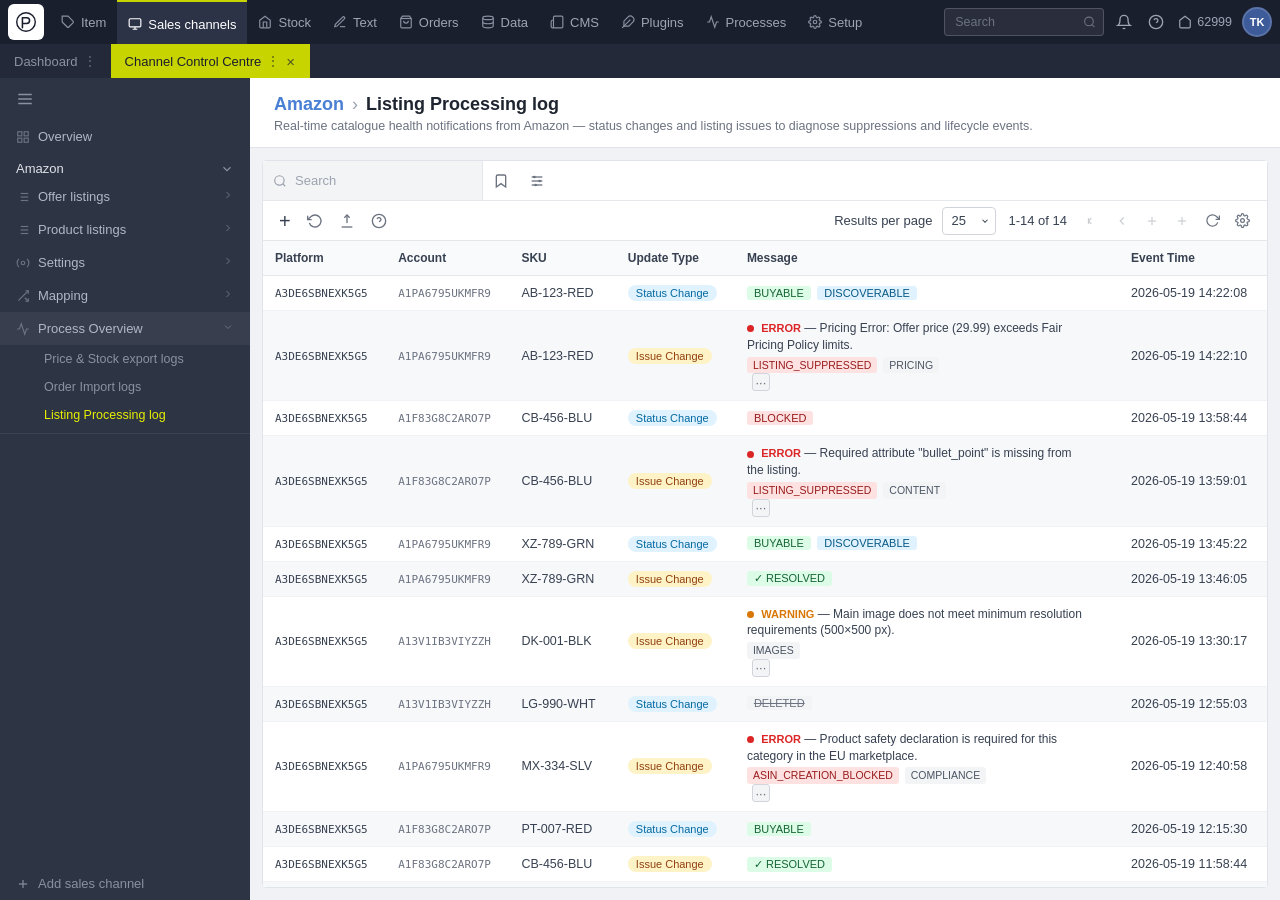
==== listing-processing-log-v1.html @ a7ecfc6c "Add files via upload" ====
<!DOCTYPE html>
<html lang="en">
<head>
<meta charset="UTF-8">
<meta name="viewport" content="width=device-width, initial-scale=1.0">
<title>Listing Processing Log – PlentyOne</title>
<style>
  *, *::before, *::after { box-sizing: border-box; margin: 0; padding: 0; }

  body {
    font-family: -apple-system, BlinkMacSystemFont, 'Segoe UI', Roboto, sans-serif;
    font-size: 13px;
    color: #333;
    background: #f0f0f0;
    height: 100vh;
    display: flex;
    flex-direction: column;
    overflow: hidden;
  }

  /* ── TOP NAV ── */
  .top-nav {
    background: #1a1f2e;
    height: 44px;
    display: flex;
    align-items: center;
    padding: 0 0 0 4px;
    gap: 0;
    flex-shrink: 0;
  }
  .top-nav .logo {
    width: 36px; height: 36px;
    background: #fff;
    border-radius: 6px;
    display: flex; align-items: center; justify-content: center;
    margin: 0 6px 0 4px;
    flex-shrink: 0;
    color: #1a1f2e;
  }
  .top-nav .logo svg { width: 20px; height: 20px; }

  .nav-item {
    color: #9da5b4;
    padding: 0 11px;
    height: 44px;
    display: flex; align-items: center; gap: 6px;
    font-size: 13px;
    cursor: pointer;
    white-space: nowrap;
    transition: color .12s;
    position: relative;
  }
  .nav-item:hover { color: #fff; }
  .nav-item svg { width: 14px; height: 14px; flex-shrink: 0; opacity: .85; }

  .nav-item.active {
    background: #2d3347;
    color: #fff;
    border-top: 2px solid #c8d400;
    padding-top: 2px;
  }
  .nav-item.active svg { opacity: 1; color: #fff; }
  .nav-item.active:hover { background: #323849; color: #fff; }

  .nav-spacer { flex: 1; }

  .nav-right {
    display: flex; align-items: center; gap: 0;
    padding-right: 8px;
  }

  .nav-search-wrap {
    position: relative;
    margin-right: 4px;
  }
  .nav-search {
    background: rgba(255,255,255,.07);
    border: 1px solid rgba(255,255,255,.18);
    border-radius: 4px;
    color: #c5cad4;
    padding: 0 30px 0 10px;
    height: 28px; width: 160px; font-size: 12.5px;
    font-family: inherit;
    outline: none;
  }
  .nav-search::placeholder { color: #6b7280; }
  .nav-search-wrap .search-icon {
    position: absolute; right: 8px; top: 50%; transform: translateY(-50%);
    color: #6b7280; width: 13px; height: 13px; pointer-events: none;
  }

  .nav-icon-btn {
    width: 32px; height: 32px;
    border-radius: 4px; background: transparent; border: none; cursor: pointer;
    display: flex; align-items: center; justify-content: center;
    color: #9da5b4;
  }
  .nav-icon-btn:hover { color: #fff; background: rgba(255,255,255,.07); }
  .nav-icon-btn svg { width: 16px; height: 16px; }

  .nav-store {
    display: flex; align-items: center; gap: 5px;
    color: #9da5b4; font-size: 12.5px; padding: 0 6px;
    cursor: pointer; white-space: nowrap;
  }
  .nav-store svg { width: 14px; height: 14px; }
  .nav-store:hover { color: #fff; }

  .nav-avatar {
    width: 30px; height: 30px; border-radius: 50%;
    background: #3d5a99;
    display: flex; align-items: center; justify-content: center;
    color: #fff; font-size: 11px; font-weight: 600;
    cursor: pointer; margin-left: 4px;
    border: 2px solid rgba(255,255,255,.15);
  }

  /* ── TAB BAR ── */
  .tab-bar {
    background: #232938;
    height: 34px;
    display: flex;
    align-items: stretch;
    flex-shrink: 0;
  }

  .tab {
    display: flex; align-items: center; gap: 5px;
    padding: 0 14px;
    color: #8a91a0;
    font-size: 13px;
    cursor: pointer;
    white-space: nowrap;
    user-select: none;
  }
  .tab:hover { color: #c5cad4; }

  .tab.active {
    background: #c8d400;
    color: #1a1f2e;
    font-weight: 500;
  }
  .tab.active:hover { color: #1a1f2e; }

  .tab-dots { font-size: 14px; opacity: .6; line-height: 1; letter-spacing: 0; }
  .tab-close { font-size: 15px; line-height: 1; opacity: .7; cursor: pointer; padding: 0 1px; }
  .tab-close:hover { opacity: 1; }

  /* ── MAIN LAYOUT ── */
  .main-layout {
    display: flex;
    flex: 1;
    overflow: hidden;
  }

  /* ── SIDEBAR ── */
  .sidebar {
    width: 250px;
    background: #2d3444;
    flex-shrink: 0;
    overflow-y: auto;
    display: flex;
    flex-direction: column;
  }
  .sidebar-hamburger {
    padding: 12px 16px;
    color: #8a91a0;
    cursor: pointer;
    display: flex; align-items: center;
  }
  .sidebar-hamburger:hover { color: #fff; }

  .sidebar-section-label {
    color: #8a91a0;
    font-size: 12px;
    font-weight: 600;
    padding: 8px 16px 4px;
    display: flex; align-items: center; justify-content: space-between;
    cursor: pointer;
  }
  .sidebar-section-label .channel-name {
    color: #e0e3ea;
    font-size: 13px;
    font-weight: 500;
  }
  .sidebar-section-label svg { color:#8a91a0; }

  .sidebar-item {
    display: flex; align-items: center; justify-content: space-between;
    padding: 9px 16px;
    color: #b0b7c6;
    font-size: 13px;
    cursor: pointer;
    gap: 8px;
    transition: background .12s;
  }
  .sidebar-item:hover { background: rgba(255,255,255,.06); color: #fff; }
  .sidebar-item.active { background: #e9f000; color: #1e2430; font-weight: 500; }
  .sidebar-item.active svg { color: #1e2430 !important; }
  .sidebar-item svg { width:14px; height:14px; color:#6b7280; flex-shrink:0; }
  .sidebar-item .item-left { display:flex; align-items:center; gap:8px; }
  .sidebar-item .item-right svg { width:12px; height:12px; color:#6b7280; }

  .sidebar-submenu .sidebar-subitem {
    padding: 7px 16px 7px 44px;
    color: #8a91a0;
    font-size: 12.5px;
    cursor: pointer;
    transition: background .12s;
    display: flex; align-items: center; justify-content: space-between;
  }
  .sidebar-submenu .sidebar-subitem:hover { background: rgba(255,255,255,.06); color:#d0d5df; }
  .sidebar-submenu .sidebar-subitem.active { color: #e9f000; font-weight:500; }

  .sidebar-divider { height:1px; background:rgba(255,255,255,.07); margin: 4px 0; }

  .sidebar-add {
    display: flex; align-items: center; gap: 8px;
    padding: 9px 16px;
    color: #8a91a0;
    font-size: 13px;
    cursor: pointer;
    margin-top: auto;
  }
  .sidebar-add:hover { color: #d0d5df; }

  /* ── CONTENT ── */
  .content {
    flex: 1;
    background: #f0f2f5;
    overflow: auto;
    display: flex;
    flex-direction: column;
  }

  .page-header {
    background: #fff;
    padding: 16px 24px 14px;
    border-bottom: 1px solid #e0e3ea;
  }
  .page-breadcrumb {
    display: flex; align-items: center; gap: 8px;
    font-size: 18px; font-weight: 600; color: #1e2430;
    margin-bottom: 4px;
  }
  .page-breadcrumb .channel { color: #4a7fd4; cursor: pointer; }
  .page-breadcrumb .channel:hover { text-decoration: underline; }
  .page-breadcrumb .sep { color: #9ca3af; font-weight: 300; }
  .page-subtitle { color: #6b7280; font-size: 12.5px; }

  /* ── TABLE PANEL ── */
  .table-panel {
    background: #fff;
    margin: 12px;
    border: 1px solid #e0e3ea;
    border-radius: 4px;
    flex: 1;
    display: flex;
    flex-direction: column;
    min-height: 0;
  }

  /* ── TOOLBAR ROW 1: Search ── */
  .toolbar-search {
    padding: 0;
    display: flex;
    align-items: stretch;
    border-bottom: 1px solid #e5e7eb;
    background: #fff;
    height: 40px;
  }
  .search-wrap {
    position: relative;
    width: 220px;
    border-right: 1px solid #e5e7eb;
    flex-shrink: 0;
  }
  .search-wrap input {
    width: 100%; height: 100%;
    padding: 0 10px 0 32px;
    border: none; outline: none;
    background: #f3f4f6;
    font-size: 13px; color: #6b7280;
    font-family: inherit;
  }
  .search-wrap input::placeholder { color: #9ca3af; }
  .search-wrap svg {
    position: absolute; left: 10px; top: 50%; transform: translateY(-50%);
    width: 14px; height: 14px; color: #9ca3af; pointer-events: none;
  }
  .toolbar-icon {
    width: 36px;
    display: flex; align-items: center; justify-content: center;
    cursor: pointer; background: #fff; color: #6b7280;
    border: none; flex-shrink: 0;
  }
  .toolbar-icon:hover { color: #374151; background: #f9fafb; }
  .toolbar-icon svg { width: 16px; height: 16px; }

  /* ── TOOLBAR ROW 2: Actions + Pagination ── */
  .toolbar-actions {
    padding: 0 12px;
    display: flex; align-items: center; gap: 4px;
    border-bottom: 1px solid #e5e7eb;
    background: #fff;
    height: 40px;
  }
  .action-plus {
    font-size: 20px; font-weight: 300; line-height: 1;
    color: #374151; cursor: pointer; padding: 0 4px;
    display: flex; align-items: center; justify-content: center;
    background: none; border: none; height: 28px;
    margin-right: 2px;
  }
  .action-plus:hover { color: #111; }
  .action-btn {
    width: 28px; height: 28px;
    border: none; background: none;
    display: flex; align-items: center; justify-content: center;
    cursor: pointer; color: #6b7280;
    border-radius: 3px;
  }
  .action-btn:hover { background: #f3f4f6; color: #374151; }
  .action-btn svg { width: 16px; height: 16px; }

  .toolbar-spacer { flex: 1; }

  .pagination-info { color: #374151; font-size: 13px; white-space: nowrap; margin-right: 6px; }
  .per-page-select {
    border: 1px solid #d1d5db; border-radius: 4px;
    padding: 3px 22px 3px 8px;
    font-size: 13px; color: #374151;
    font-family: inherit;
    background: #fff url("data:image/svg+xml,%3Csvg xmlns='http://www.w3.org/2000/svg' width='10' height='10' viewBox='0 0 24 24' fill='none' stroke='%23374151' stroke-width='2.5'%3E%3Cpath d='M6 9l6 6 6-6'/%3E%3C/svg%3E") no-repeat right 5px center;
    -webkit-appearance: none; outline: none; cursor: pointer;
    height: 28px;
  }
  .pagination-count { color: #374151; font-size: 13px; margin: 0 8px; white-space: nowrap; }
  .page-nav-btn {
    width: 26px; height: 26px;
    border: none; background: none;
    display: flex; align-items: center; justify-content: center;
    cursor: pointer; color: #6b7280; border-radius: 3px;
  }
  .page-nav-btn:hover { background: #f3f4f6; color: #374151; }
  .page-nav-btn.disabled { opacity: .35; cursor: default; pointer-events: none; }
  .page-nav-btn svg { width: 14px; height: 14px; }
  .page-nav-btn.nav-refresh svg, .page-nav-btn.nav-settings svg { width: 15px; height: 15px; }

  /* ── TABLE ── */
  .table-wrap { overflow-x: auto; flex: 1; }
  table { width: 100%; border-collapse: collapse; font-size: 12.5px; }
  thead tr { background: #f9fafb; }
  thead th {
    padding: 10px 12px;
    text-align: left;
    font-weight: 600;
    color: #374151;
    border-bottom: 1px solid #e5e7eb;
    white-space: nowrap;
    font-size: 12px;
    position: sticky; top: 0; z-index: 1;
    background: #f9fafb;
  }
  tbody tr { border-bottom: 1px solid #f0f2f5; }
  tbody tr:nth-child(odd)  { background: #ffffff; }
  tbody tr:nth-child(even) { background: #f7f8fa; }
  tbody tr:hover { background: #eff6ff !important; cursor: pointer; }
  tbody td { padding: 9px 12px; color: #374151; white-space: nowrap; vertical-align: middle; }

  /* Update type badges */
  .badge-status-change {
    display: inline-flex; align-items: center; gap: 4px;
    padding: 2px 8px; border-radius: 10px;
    font-size: 11px; font-weight: 500;
    background: #e0f2fe; color: #0369a1;
    white-space: nowrap;
  }
  .badge-issue-change {
    display: inline-flex; align-items: center; gap: 4px;
    padding: 2px 8px; border-radius: 10px;
    font-size: 11px; font-weight: 500;
    background: #fef3c7; color: #92400e;
    white-space: nowrap;
  }

  /* Status pills inside message column */
  .status-pill {
    display: inline-flex; align-items: center;
    padding: 1px 7px; border-radius: 3px;
    font-size: 11px; font-weight: 500;
    margin-right: 3px; margin-bottom: 1px;
  }
  .status-buyable     { background: #dcfce7; color: #166534; }
  .status-discoverable{ background: #e0f2fe; color: #075985; }
  .status-blocked     { background: #fee2e2; color: #991b1b; }
  .status-deleted     { background: #f3f4f6; color: #6b7280; text-decoration: line-through; }

  /* Issue severity */
  .severity-error   { color: #dc2626; font-size: 11px; font-weight: 600; }
  .severity-warning { color: #d97706; font-size: 11px; font-weight: 600; }

  .error-dot {
    display: inline-block;
    width: 7px; height: 7px;
    border-radius: 50%;
    background: #dc2626;
    flex-shrink: 0;
  }

  .resolved-badge {
    display: inline-flex; align-items: center; gap: 4px;
    padding: 1px 7px; border-radius: 3px;
    font-size: 11px; font-weight: 500;
    background: #dcfce7; color: #166534;
  }

  .issue-message {
    max-width: 340px;
    white-space: normal;
    line-height: 1.4;
    font-size: 12px;
    color: #374151;
  }
  .issue-meta {
    display: flex; align-items: center; gap: 6px;
    margin-top: 3px;
  }
  .enforcement-badge {
    background: #fee2e2; color: #991b1b;
    padding: 1px 6px; border-radius: 3px;
    font-size: 10.5px; font-weight: 500;
  }
  .category-badge {
    background: #f3f4f6; color: #4b5563;
    padding: 1px 6px; border-radius: 3px;
    font-size: 10.5px;
  }

  .tx-id { font-family: 'SF Mono', 'Fira Mono', monospace; font-size: 11px; color:#6b7280; }
  .merchant-id { font-family: 'SF Mono', 'Fira Mono', monospace; font-size: 11px; color:#374151; }

  /* Detail popup */
  .detail-popup {
    display: none;
    position: fixed;
    z-index: 9999;
    background: #fff;
    border: 1px solid #e5e7eb;
    border-radius: 6px;
    box-shadow: 0 8px 24px rgba(0,0,0,.14), 0 2px 6px rgba(0,0,0,.08);
    width: 460px;
    font-size: 12px;
    overflow: hidden;
  }
  .detail-popup.visible { display: block; }
  .detail-popup-header {
    background: #f9fafb;
    border-bottom: 1px solid #e5e7eb;
    padding: 9px 12px;
    display: flex; align-items: center; justify-content: space-between;
  }
  .popup-title {
    font-size: 12px; font-weight: 600; color: #374151;
    display: flex; align-items: center; gap: 6px;
  }
  .popup-title svg { width:13px; height:13px; color:#6b7280; }
  .detail-popup-close {
    font-size: 17px; color: #9ca3af; cursor: pointer; line-height: 1;
    padding: 0 2px; background: none; border: none;
  }
  .detail-popup-close:hover { color: #374151; }
  .detail-popup-body { padding: 10px 12px; max-height: 420px; overflow-y: auto; }
  .detail-popup-body pre {
    margin: 0;
    font-family: 'SF Mono', 'Fira Mono', monospace;
    font-size: 11.5px;
    color: #374151;
    line-height: 1.65;
    white-space: pre;
    background: #f9fafb;
    border: 1px solid #e5e7eb;
    border-radius: 4px;
    padding: 8px 10px;
    overflow-x: auto;
  }
  .k { color: #7c3aed; }
  .n { color: #2563eb; }
  .s { color: #059669; }

  .detail-expand-btn {
    display: inline-flex; align-items: center; justify-content: center;
    width: 18px; height: 18px; border-radius: 3px;
    background: #f3f4f6; border: 1px solid #d1d5db;
    cursor: pointer; color: #6b7280; font-size: 13px; line-height: 1;
    flex-shrink: 0; transition: background .12s;
    font-family: inherit; padding: 0; margin-left: 5px;
    vertical-align: middle;
  }
  .detail-expand-btn:hover { background: #e5e7eb; color: #374151; }
</style>
</head>
<body>

<!-- TOP NAV -->
<nav class="top-nav">
  <div class="logo">
    <svg viewBox="0 0 28 28" fill="none" xmlns="http://www.w3.org/2000/svg" width="22" height="22">
      <circle cx="14" cy="14" r="13" stroke="#1a1f2e" stroke-width="2" fill="none"/>
      <path d="M9 8h6a4 4 0 010 8H9V8zm0 8v6" stroke="#1a1f2e" stroke-width="2.2" stroke-linecap="round" stroke-linejoin="round"/>
    </svg>
  </div>
  <div class="nav-item">
    <svg viewBox="0 0 24 24" fill="none" stroke="currentColor" stroke-width="2"><path d="M20.59 13.41l-7.17 7.17a2 2 0 01-2.83 0L2 12V2h10l8.59 8.59a2 2 0 010 2.82z"/><line x1="7" y1="7" x2="7.01" y2="7"/></svg>
    Item
  </div>
  <div class="nav-item active">
    <svg viewBox="0 0 24 24" fill="none" stroke="currentColor" stroke-width="2"><rect x="2" y="3" width="20" height="14" rx="2"/><path d="M8 21h8M12 17v4"/></svg>
    Sales channels
  </div>
  <div class="nav-item">
    <svg viewBox="0 0 24 24" fill="none" stroke="currentColor" stroke-width="2"><path d="M3 9l9-7 9 7v11a2 2 0 01-2 2H5a2 2 0 01-2-2z"/><polyline points="9 22 9 12 15 12 15 22"/></svg>
    Stock
  </div>
  <div class="nav-item">
    <svg viewBox="0 0 24 24" fill="none" stroke="currentColor" stroke-width="2"><path d="M12 20h9"/><path d="M16.5 3.5a2.121 2.121 0 013 3L7 19l-4 1 1-4L16.5 3.5z"/></svg>
    Text
  </div>
  <div class="nav-item">
    <svg viewBox="0 0 24 24" fill="none" stroke="currentColor" stroke-width="2"><path d="M6 2L3 6v14a2 2 0 002 2h14a2 2 0 002-2V6l-3-4z"/><line x1="3" y1="6" x2="21" y2="6"/><path d="M16 10a4 4 0 01-8 0"/></svg>
    Orders
  </div>
  <div class="nav-item">
    <svg viewBox="0 0 24 24" fill="none" stroke="currentColor" stroke-width="2"><ellipse cx="12" cy="5" rx="9" ry="3"/><path d="M21 12c0 1.66-4 3-9 3s-9-1.34-9-3"/><path d="M3 5v14c0 1.66 4 3 9 3s9-1.34 9-3V5"/></svg>
    Data
  </div>
  <div class="nav-item">
    <svg viewBox="0 0 24 24" fill="none" stroke="currentColor" stroke-width="2"><path d="M4 22h16a2 2 0 002-2V4a2 2 0 00-2-2H8a2 2 0 00-2 2v16a2 2 0 01-2 2zm0 0a2 2 0 01-2-2v-9c0-1.1.9-2 2-2h2"/></svg>
    CMS
  </div>
  <div class="nav-item">
    <svg viewBox="0 0 24 24" fill="none" stroke="currentColor" stroke-width="2"><path d="M20.24 12.24a6 6 0 00-8.49-8.49L5 10.5V19h8.5z"/><line x1="16" y1="8" x2="2" y2="22"/></svg>
    Plugins
  </div>
  <div class="nav-item">
    <svg viewBox="0 0 24 24" fill="none" stroke="currentColor" stroke-width="2"><polyline points="22 12 18 12 15 21 9 3 6 12 2 12"/></svg>
    Processes
  </div>
  <div class="nav-item">
    <svg viewBox="0 0 24 24" fill="none" stroke="currentColor" stroke-width="2"><circle cx="12" cy="12" r="3"/><path d="M19.4 15a1.65 1.65 0 00.33 1.82l.06.06a2 2 0 010 2.83 2 2 0 01-2.83 0l-.06-.06a1.65 1.65 0 00-1.82-.33 1.65 1.65 0 00-1 1.51V21a2 2 0 01-4 0v-.09A1.65 1.65 0 009 19.4a1.65 1.65 0 00-1.82.33l-.06.06a2 2 0 01-2.83-2.83l.06-.06A1.65 1.65 0 004.68 15a1.65 1.65 0 00-1.51-1H3a2 2 0 010-4h.09A1.65 1.65 0 004.6 9a1.65 1.65 0 00-.33-1.82l-.06-.06a2 2 0 012.83-2.83l.06.06A1.65 1.65 0 009 4.68a1.65 1.65 0 001-1.51V3a2 2 0 014 0v.09a1.65 1.65 0 001 1.51 1.65 1.65 0 001.82-.33l.06-.06a2 2 0 012.83 2.83l-.06.06A1.65 1.65 0 0019.4 9a1.65 1.65 0 001.51 1H21a2 2 0 010 4h-.09a1.65 1.65 0 00-1.51 1z"/></svg>
    Setup
  </div>
  <div class="nav-spacer"></div>
  <div class="nav-right">
    <div class="nav-search-wrap">
      <input class="nav-search" type="text" placeholder="Search">
      <svg class="search-icon" viewBox="0 0 24 24" fill="none" stroke="currentColor" stroke-width="2"><circle cx="11" cy="11" r="8"/><line x1="21" y1="21" x2="16.65" y2="16.65"/></svg>
    </div>
    <button class="nav-icon-btn" title="Notifications">
      <svg viewBox="0 0 24 24" fill="none" stroke="currentColor" stroke-width="2"><path d="M18 8A6 6 0 006 8c0 7-3 9-3 9h18s-3-2-3-9"/><path d="M13.73 21a2 2 0 01-3.46 0"/></svg>
    </button>
    <button class="nav-icon-btn" title="Help">
      <svg viewBox="0 0 24 24" fill="none" stroke="currentColor" stroke-width="2"><circle cx="12" cy="12" r="10"/><path d="M9.09 9a3 3 0 015.83 1c0 2-3 3-3 3"/><line x1="12" y1="17" x2="12.01" y2="17"/></svg>
    </button>
    <div class="nav-store">
      <svg viewBox="0 0 24 24" fill="none" stroke="currentColor" stroke-width="2"><path d="M3 9l9-7 9 7v11a2 2 0 01-2 2H5a2 2 0 01-2-2z"/></svg>
      62999
    </div>
    <div class="nav-avatar">TK</div>
  </div>
</nav>

<!-- TAB BAR -->
<div class="tab-bar">
  <div class="tab">
    Dashboard
    <span class="tab-dots">⋮</span>
  </div>
  <div class="tab active">
    Channel Control Centre
    <span class="tab-dots">⋮</span>
    <span class="tab-close">×</span>
  </div>
</div>

<!-- MAIN -->
<div class="main-layout">

  <!-- SIDEBAR -->
  <aside class="sidebar">
    <div class="sidebar-hamburger">
      <svg width="18" height="18" viewBox="0 0 24 24" fill="none" stroke="currentColor" stroke-width="2"><line x1="3" y1="12" x2="21" y2="12"/><line x1="3" y1="6" x2="21" y2="6"/><line x1="3" y1="18" x2="21" y2="18"/></svg>
    </div>

    <div class="sidebar-item">
      <div class="item-left">
        <svg viewBox="0 0 24 24" fill="none" stroke="currentColor" stroke-width="2"><rect x="3" y="3" width="7" height="7"/><rect x="14" y="3" width="7" height="7"/><rect x="3" y="14" width="7" height="7"/><rect x="14" y="14" width="7" height="7"/></svg>
        Overview
      </div>
    </div>

    <div class="sidebar-section-label">
      <span class="channel-name">Amazon</span>
      <svg width="14" height="14" viewBox="0 0 24 24" fill="none" stroke="currentColor" stroke-width="2"><polyline points="6 9 12 15 18 9"/></svg>
    </div>

    <div class="sidebar-item" onclick="toggleMenu(this)">
      <div class="item-left">
        <svg viewBox="0 0 24 24" fill="none" stroke="currentColor" stroke-width="2"><line x1="8" y1="6" x2="21" y2="6"/><line x1="8" y1="12" x2="21" y2="12"/><line x1="8" y1="18" x2="21" y2="18"/><line x1="3" y1="6" x2="3.01" y2="6"/><line x1="3" y1="12" x2="3.01" y2="12"/><line x1="3" y1="18" x2="3.01" y2="18"/></svg>
        Offer listings
      </div>
      <div class="item-right"><svg viewBox="0 0 24 24" fill="none" stroke="currentColor" stroke-width="2"><polyline points="9 18 15 12 9 6"/></svg></div>
    </div>

    <div class="sidebar-item" onclick="toggleMenu(this)">
      <div class="item-left">
        <svg viewBox="0 0 24 24" fill="none" stroke="currentColor" stroke-width="2"><line x1="8" y1="6" x2="21" y2="6"/><line x1="8" y1="12" x2="21" y2="12"/><line x1="8" y1="18" x2="21" y2="18"/><line x1="3" y1="6" x2="3.01" y2="6"/><line x1="3" y1="12" x2="3.01" y2="12"/><line x1="3" y1="18" x2="3.01" y2="18"/></svg>
        Product listings
      </div>
      <div class="item-right"><svg viewBox="0 0 24 24" fill="none" stroke="currentColor" stroke-width="2"><polyline points="9 18 15 12 9 6"/></svg></div>
    </div>

    <div class="sidebar-item" onclick="toggleMenu(this)">
      <div class="item-left">
        <svg viewBox="0 0 24 24" fill="none" stroke="currentColor" stroke-width="2"><circle cx="12" cy="12" r="3"/><path d="M19.07 4.93a10 10 0 010 14.14M4.93 4.93a10 10 0 000 14.14"/></svg>
        Settings
      </div>
      <div class="item-right"><svg viewBox="0 0 24 24" fill="none" stroke="currentColor" stroke-width="2"><polyline points="9 18 15 12 9 6"/></svg></div>
    </div>

    <div class="sidebar-item" onclick="toggleMenu(this)">
      <div class="item-left">
        <svg viewBox="0 0 24 24" fill="none" stroke="currentColor" stroke-width="2"><polyline points="16 3 21 3 21 8"/><line x1="4" y1="20" x2="21" y2="3"/><polyline points="21 16 21 21 16 21"/><line x1="15" y1="15" x2="21" y2="21"/></svg>
        Mapping
      </div>
      <div class="item-right"><svg viewBox="0 0 24 24" fill="none" stroke="currentColor" stroke-width="2"><polyline points="9 18 15 12 9 6"/></svg></div>
    </div>

    <!-- Process Overview – expanded -->
    <div class="sidebar-item" id="process-overview-item" onclick="toggleProcessMenu()" style="background:rgba(255,255,255,.05);">
      <div class="item-left">
        <svg viewBox="0 0 24 24" fill="none" stroke="currentColor" stroke-width="2"><polyline points="22 12 18 12 15 21 9 3 6 12 2 12"/></svg>
        Process Overview
      </div>
      <div class="item-right" id="process-arrow">
        <svg viewBox="0 0 24 24" fill="none" stroke="currentColor" stroke-width="2"><polyline points="6 9 12 15 18 9"/></svg>
      </div>
    </div>
    <div class="sidebar-submenu" id="process-submenu">
      <div class="sidebar-subitem" onclick="navigate(this)">Price &amp; Stock export logs</div>
      <div class="sidebar-subitem" onclick="navigate(this)">Order Import logs</div>
      <div class="sidebar-subitem active" onclick="navigate(this)">Listing Processing log</div>
    </div>

    <div class="sidebar-divider"></div>

    <div class="sidebar-add">
      <svg width="14" height="14" viewBox="0 0 24 24" fill="none" stroke="currentColor" stroke-width="2"><line x1="12" y1="5" x2="12" y2="19"/><line x1="5" y1="12" x2="19" y2="12"/></svg>
      Add sales channel
    </div>
  </aside>

  <!-- CONTENT -->
  <main class="content">

    <div class="page-header">
      <div class="page-breadcrumb">
        <span class="channel">Amazon</span>
        <span class="sep">›</span>
        <span>Listing Processing log</span>
      </div>
      <div class="page-subtitle">Real-time catalogue health notifications from Amazon — status changes and listing issues to diagnose suppressions and lifecycle events.</div>
    </div>

    <div class="table-panel">

      <!-- Row 1: Search -->
      <div class="toolbar-search">
        <div class="search-wrap">
          <svg viewBox="0 0 24 24" fill="none" stroke="currentColor" stroke-width="2"><circle cx="11" cy="11" r="8"/><line x1="21" y1="21" x2="16.65" y2="16.65"/></svg>
          <input type="text" placeholder="Search">
        </div>
        <div class="toolbar-icon" title="Saved searches">
          <svg viewBox="0 0 24 24" fill="none" stroke="currentColor" stroke-width="2"><path d="M19 21l-7-5-7 5V5a2 2 0 012-2h10a2 2 0 012 2z"/></svg>
        </div>
        <div class="toolbar-icon" title="Filters">
          <svg viewBox="0 0 24 24" fill="none" stroke="currentColor" stroke-width="2"><line x1="4" y1="6" x2="20" y2="6"/><circle cx="8" cy="6" r="2" fill="currentColor" stroke="none"/><line x1="4" y1="12" x2="20" y2="12"/><circle cx="16" cy="12" r="2" fill="currentColor" stroke="none"/><line x1="4" y1="18" x2="20" y2="18"/><circle cx="10" cy="18" r="2" fill="currentColor" stroke="none"/></svg>
        </div>
      </div>

      <!-- Row 2: Actions + Pagination -->
      <div class="toolbar-actions">
        <button class="action-plus" title="Add">+</button>
        <div class="action-btn" title="History">
          <svg viewBox="0 0 24 24" fill="none" stroke="currentColor" stroke-width="2"><polyline points="1 4 1 10 7 10"/><path d="M3.51 15a9 9 0 102.13-9.36L1 10"/></svg>
        </div>
        <div class="action-btn" title="Export">
          <svg viewBox="0 0 24 24" fill="none" stroke="currentColor" stroke-width="2"><polyline points="16 7 12 3 8 7"/><line x1="12" y1="3" x2="12" y2="15"/><path d="M20 21H4"/></svg>
        </div>
        <div class="action-btn" title="Help">
          <svg viewBox="0 0 24 24" fill="none" stroke="currentColor" stroke-width="2"><circle cx="12" cy="12" r="10"/><path d="M9.09 9a3 3 0 015.83 1c0 2-3 3-3 3"/><line x1="12" y1="17" x2="12.01" y2="17"/></svg>
        </div>
        <div class="toolbar-spacer"></div>
        <span class="pagination-info">Results per page</span>
        <select class="per-page-select"><option>25</option><option>50</option><option>100</option></select>
        <span class="pagination-count">1-14 of 14</span>
        <div class="page-nav-btn disabled" title="First"><svg viewBox="0 0 24 24" fill="none" stroke="currentColor" stroke-width="2"><polyline points="11 17 6 12 11 7"/><line x1="6" y1="7" x2="6" y2="17"/></svg></div>
        <div class="page-nav-btn disabled" title="Previous"><svg viewBox="0 0 24 24" fill="none" stroke="currentColor" stroke-width="2"><polyline points="15 18 9 12 15 6"/></svg></div>
        <div class="page-nav-btn disabled"><svg viewBox="0 0 24 24" fill="none" stroke="currentColor" stroke-width="2"><line x1="12" y1="5" x2="12" y2="19"/><line x1="5" y1="12" x2="19" y2="12"/></svg></div>
        <div class="page-nav-btn disabled"><svg viewBox="0 0 24 24" fill="none" stroke="currentColor" stroke-width="2"><line x1="12" y1="5" x2="12" y2="19"/><line x1="5" y1="12" x2="19" y2="12"/></svg></div>
        <div class="page-nav-btn nav-refresh" title="Refresh"><svg viewBox="0 0 24 24" fill="none" stroke="currentColor" stroke-width="2"><polyline points="23 4 23 10 17 10"/><path d="M20.49 15a9 9 0 11-2.12-9.36L23 10"/></svg></div>
        <div class="page-nav-btn nav-settings" title="Column settings"><svg viewBox="0 0 24 24" fill="none" stroke="currentColor" stroke-width="2"><circle cx="12" cy="12" r="3"/><path d="M19.4 15a1.65 1.65 0 00.33 1.82l.06.06a2 2 0 010 2.83 2 2 0 01-2.83 0l-.06-.06a1.65 1.65 0 00-1.82-.33 1.65 1.65 0 00-1 1.51V21a2 2 0 01-4 0v-.09A1.65 1.65 0 009 19.4a1.65 1.65 0 00-1.82.33l-.06.06a2 2 0 01-2.83-2.83l.06-.06A1.65 1.65 0 004.68 15a1.65 1.65 0 00-1.51-1H3a2 2 0 010-4h.09A1.65 1.65 0 004.6 9a1.65 1.65 0 00-.33-1.82l-.06-.06a2 2 0 012.83-2.83l.06.06A1.65 1.65 0 009 4.68a1.65 1.65 0 001-1.51V3a2 2 0 014 0v.09a1.65 1.65 0 001 1.51 1.65 1.65 0 001.82-.33l.06-.06a2 2 0 012.83 2.83l-.06.06A1.65 1.65 0 0019.4 9a1.65 1.65 0 001.51 1H21a2 2 0 010 4h-.09a1.65 1.65 0 00-1.51 1z"/></svg></div>
      </div>

      <!-- Table -->
      <div class="table-wrap">
        <table>
          <thead>
            <tr>
              <th>Platform</th>
              <th>Account</th>
              <th>SKU</th>
              <th>Update Type</th>
              <th>Message</th>
              <th>Event Time</th>
            </tr>
          </thead>
          <tbody>

            <!-- 1: Status Change – BUYABLE + DISCOVERABLE -->
            <tr onclick="openDetail('d1', this)">
              <td><span class="merchant-id">A3DE6SBNEXK5G5</span></td>
              <td><span class="tx-id">A1PA6795UKMFR9</span></td>
              <td>AB-123-RED</td>
              <td><span class="badge-status-change">Status Change</span></td>
              <td>
                <span class="status-pill status-buyable">BUYABLE</span>
                <span class="status-pill status-discoverable">DISCOVERABLE</span>
              </td>
              <td>2026-05-19 14:22:08</td>
            </tr>

            <!-- 2: Issue Change – Pricing Error / LISTING_SUPPRESSED -->
            <tr onclick="openDetail('d2', this)">
              <td><span class="merchant-id">A3DE6SBNEXK5G5</span></td>
              <td><span class="tx-id">A1PA6795UKMFR9</span></td>
              <td>AB-123-RED</td>
              <td><span class="badge-issue-change">Issue Change</span></td>
              <td>
                <div class="issue-message">
                  <span class="error-dot" style="display:inline-block;margin-right:4px;vertical-align:middle;"></span>
                  <span class="severity-error">ERROR</span> — Pricing Error: Offer price (29.99) exceeds Fair Pricing Policy limits.
                  <div class="issue-meta">
                    <span class="enforcement-badge">LISTING_SUPPRESSED</span>
                    <span class="category-badge">PRICING</span>
                  </div>
                </div>
                <button class="detail-expand-btn" onclick="event.stopPropagation();var r=this.closest('tr');var m=r.getAttribute('onclick').match(/\'(d\d+)\'/);openDetail(m[1],r)">···</button>
              </td>
              <td>2026-05-19 14:22:10</td>
            </tr>

            <!-- 3: Status Change – BLOCKED -->
            <tr onclick="openDetail('d3', this)">
              <td><span class="merchant-id">A3DE6SBNEXK5G5</span></td>
              <td><span class="tx-id">A1F83G8C2ARO7P</span></td>
              <td>CB-456-BLU</td>
              <td><span class="badge-status-change">Status Change</span></td>
              <td>
                <span class="status-pill status-blocked">BLOCKED</span>
              </td>
              <td>2026-05-19 13:58:44</td>
            </tr>

            <!-- 4: Issue Change – missing attributes -->
            <tr onclick="openDetail('d4', this)">
              <td><span class="merchant-id">A3DE6SBNEXK5G5</span></td>
              <td><span class="tx-id">A1F83G8C2ARO7P</span></td>
              <td>CB-456-BLU</td>
              <td><span class="badge-issue-change">Issue Change</span></td>
              <td>
                <div class="issue-message">
                  <span class="error-dot" style="display:inline-block;margin-right:4px;vertical-align:middle;"></span>
                  <span class="severity-error">ERROR</span> — Required attribute "bullet_point" is missing from the listing.
                  <div class="issue-meta">
                    <span class="enforcement-badge">LISTING_SUPPRESSED</span>
                    <span class="category-badge">CONTENT</span>
                  </div>
                </div>
                <button class="detail-expand-btn" onclick="event.stopPropagation();var r=this.closest('tr');var m=r.getAttribute('onclick').match(/\'(d\d+)\'/);openDetail(m[1],r)">···</button>
              </td>
              <td>2026-05-19 13:59:01</td>
            </tr>

            <!-- 5: Status Change – BUYABLE + DISCOVERABLE (different SKU) -->
            <tr onclick="openDetail('d5', this)">
              <td><span class="merchant-id">A3DE6SBNEXK5G5</span></td>
              <td><span class="tx-id">A1PA6795UKMFR9</span></td>
              <td>XZ-789-GRN</td>
              <td><span class="badge-status-change">Status Change</span></td>
              <td>
                <span class="status-pill status-buyable">BUYABLE</span>
                <span class="status-pill status-discoverable">DISCOVERABLE</span>
              </td>
              <td>2026-05-19 13:45:22</td>
            </tr>

            <!-- 6: Issue Change – RESOLVED (empty issues) -->
            <tr onclick="openDetail('d6', this)">
              <td><span class="merchant-id">A3DE6SBNEXK5G5</span></td>
              <td><span class="tx-id">A1PA6795UKMFR9</span></td>
              <td>XZ-789-GRN</td>
              <td><span class="badge-issue-change">Issue Change</span></td>
              <td><span class="resolved-badge">✓ RESOLVED</span></td>
              <td>2026-05-19 13:46:05</td>
            </tr>

            <!-- 7: Issue Change – Image quality warning -->
            <tr onclick="openDetail('d7', this)">
              <td><span class="merchant-id">A3DE6SBNEXK5G5</span></td>
              <td><span class="tx-id">A13V1IB3VIYZZH</span></td>
              <td>DK-001-BLK</td>
              <td><span class="badge-issue-change">Issue Change</span></td>
              <td>
                <div class="issue-message">
                  <span style="display:inline-block;width:7px;height:7px;border-radius:50%;background:#d97706;margin-right:4px;vertical-align:middle;"></span>
                  <span class="severity-warning">WARNING</span> — Main image does not meet minimum resolution requirements (500×500 px).
                  <div class="issue-meta">
                    <span class="category-badge">IMAGES</span>
                  </div>
                </div>
                <button class="detail-expand-btn" onclick="event.stopPropagation();var r=this.closest('tr');var m=r.getAttribute('onclick').match(/\'(d\d+)\'/);openDetail(m[1],r)">···</button>
              </td>
              <td>2026-05-19 13:30:17</td>
            </tr>

            <!-- 8: Status Change – DELETED -->
            <tr onclick="openDetail('d8', this)">
              <td><span class="merchant-id">A3DE6SBNEXK5G5</span></td>
              <td><span class="tx-id">A13V1IB3VIYZZH</span></td>
              <td>LG-990-WHT</td>
              <td><span class="badge-status-change">Status Change</span></td>
              <td>
                <span class="status-pill status-deleted">DELETED</span>
              </td>
              <td>2026-05-19 12:55:03</td>
            </tr>

            <!-- 9: Issue Change – Compliance / ASIN_CREATION_BLOCKED -->
            <tr onclick="openDetail('d9', this)">
              <td><span class="merchant-id">A3DE6SBNEXK5G5</span></td>
              <td><span class="tx-id">A1PA6795UKMFR9</span></td>
              <td>MX-334-SLV</td>
              <td><span class="badge-issue-change">Issue Change</span></td>
              <td>
                <div class="issue-message">
                  <span class="error-dot" style="display:inline-block;margin-right:4px;vertical-align:middle;"></span>
                  <span class="severity-error">ERROR</span> — Product safety declaration is required for this category in the EU marketplace.
                  <div class="issue-meta">
                    <span class="enforcement-badge">ASIN_CREATION_BLOCKED</span>
                    <span class="category-badge">COMPLIANCE</span>
                  </div>
                </div>
                <button class="detail-expand-btn" onclick="event.stopPropagation();var r=this.closest('tr');var m=r.getAttribute('onclick').match(/\'(d\d+)\'/);openDetail(m[1],r)">···</button>
              </td>
              <td>2026-05-19 12:40:58</td>
            </tr>

            <!-- 10: Status Change – BUYABLE only -->
            <tr onclick="openDetail('d10', this)">
              <td><span class="merchant-id">A3DE6SBNEXK5G5</span></td>
              <td><span class="tx-id">A1F83G8C2ARO7P</span></td>
              <td>PT-007-RED</td>
              <td><span class="badge-status-change">Status Change</span></td>
              <td>
                <span class="status-pill status-buyable">BUYABLE</span>
              </td>
              <td>2026-05-19 12:15:30</td>
            </tr>

            <!-- 11: Issue Change – RESOLVED -->
            <tr onclick="openDetail('d11', this)">
              <td><span class="merchant-id">A3DE6SBNEXK5G5</span></td>
              <td><span class="tx-id">A1F83G8C2ARO7P</span></td>
              <td>CB-456-BLU</td>
              <td><span class="badge-issue-change">Issue Change</span></td>
              <td><span class="resolved-badge">✓ RESOLVED</span></td>
              <td>2026-05-19 11:58:44</td>
            </tr>

            <!-- 12: Issue Change – Restricted product -->
            <tr onclick="openDetail('d12', this)">
              <td><span class="merchant-id">A3DE6SBNEXK5G5</span></td>
              <td><span class="tx-id">A13V1IB3VIYZZH</span></td>
              <td>RS-112-BRN</td>
              <td><span class="badge-issue-change">Issue Change</span></td>
              <td>
                <div class="issue-message">
                  <span class="error-dot" style="display:inline-block;margin-right:4px;vertical-align:middle;"></span>
                  <span class="severity-error">ERROR</span> — Item is restricted from sale on this marketplace without prior approval.
                  <div class="issue-meta">
                    <span class="enforcement-badge">LISTING_SUPPRESSED</span>
                    <span class="category-badge">RESTRICTED</span>
                  </div>
                </div>
                <button class="detail-expand-btn" onclick="event.stopPropagation();var r=this.closest('tr');var m=r.getAttribute('onclick').match(/\'(d\d+)\'/);openDetail(m[1],r)">···</button>
              </td>
              <td>2026-05-19 11:22:09</td>
            </tr>

            <!-- 13: Status Change – BLOCKED + DISCOVERABLE -->
            <tr onclick="openDetail('d13', this)">
              <td><span class="merchant-id">A3DE6SBNEXK5G5</span></td>
              <td><span class="tx-id">A1PA6795UKMFR9</span></td>
              <td>WQ-555-YLW</td>
              <td><span class="badge-status-change">Status Change</span></td>
              <td>
                <span class="status-pill status-blocked">BLOCKED</span>
                <span class="status-pill status-discoverable">DISCOVERABLE</span>
              </td>
              <td>2026-05-19 10:47:51</td>
            </tr>

            <!-- 14: Issue Change – VAT warning -->
            <tr onclick="openDetail('d14', this)">
              <td><span class="merchant-id">A3DE6SBNEXK5G5</span></td>
              <td><span class="tx-id">A1PA6795UKMFR9</span></td>
              <td>WQ-555-YLW</td>
              <td><span class="badge-issue-change">Issue Change</span></td>
              <td>
                <div class="issue-message">
                  <span style="display:inline-block;width:7px;height:7px;border-radius:50%;background:#d97706;margin-right:4px;vertical-align:middle;"></span>
                  <span class="severity-warning">WARNING</span> — VAT invoice number format does not match DE marketplace requirements.
                  <div class="issue-meta">
                    <span class="category-badge">TAX</span>
                  </div>
                </div>
                <button class="detail-expand-btn" onclick="event.stopPropagation();var r=this.closest('tr');var m=r.getAttribute('onclick').match(/\'(d\d+)\'/);openDetail(m[1],r)">···</button>
              </td>
              <td>2026-05-19 10:48:15</td>
            </tr>

          </tbody>
        </table>
      </div>
    </div>
  </main>
</div>

<!-- Detail popup -->
<div class="detail-popup" id="detailPopup">
  <div class="detail-popup-header">
    <div class="popup-title" id="popupTitle">
      <svg viewBox="0 0 24 24" fill="none" stroke="currentColor" stroke-width="2"><path d="M14 2H6a2 2 0 00-2 2v16a2 2 0 002 2h12a2 2 0 002-2V8z"/><polyline points="14 2 14 8 20 8"/></svg>
      Raw notification payload
    </div>
    <button class="detail-popup-close" onclick="closeDetail()">×</button>
  </div>
  <div class="detail-popup-body">
    <pre id="detailPopupContent"></pre>
  </div>
</div>

<script>
  // Raw notification payloads per row
  const notifications = {
    d1: { notificationVersion:"2020-09-04", notificationType:"LISTINGS_ITEM_STATUS_CHANGE", payloadVersion:"2020-09-04", eventTime:"2026-05-19T14:22:08Z", payload:{ merchantId:"A3DE6SBNEXK5G5", marketplaceId:"A1PA6795UKMFR9", sku:"AB-123-RED", status:["BUYABLE","DISCOVERABLE"] } },
    d2: { notificationVersion:"2020-09-04", notificationType:"LISTINGS_ITEM_ISSUES_CHANGE", payloadVersion:"2020-09-04", eventTime:"2026-05-19T14:22:10Z", payload:{ merchantId:"A3DE6SBNEXK5G5", marketplaceId:"A1PA6795UKMFR9", sku:"AB-123-RED", issues:[{ code:"90001", severity:"ERROR", message:"Pricing Error: Offer price (29.99) exceeds Fair Pricing Policy limits.", categories:["PRICING"], enforcements:[{ action:"LISTING_SUPPRESSED" }] }] } },
    d3: { notificationVersion:"2020-09-04", notificationType:"LISTINGS_ITEM_STATUS_CHANGE", payloadVersion:"2020-09-04", eventTime:"2026-05-19T13:58:44Z", payload:{ merchantId:"A3DE6SBNEXK5G5", marketplaceId:"A1F83G8C2ARO7P", sku:"CB-456-BLU", status:["BLOCKED"] } },
    d4: { notificationVersion:"2020-09-04", notificationType:"LISTINGS_ITEM_ISSUES_CHANGE", payloadVersion:"2020-09-04", eventTime:"2026-05-19T13:59:01Z", payload:{ merchantId:"A3DE6SBNEXK5G5", marketplaceId:"A1F83G8C2ARO7P", sku:"CB-456-BLU", issues:[{ code:"90210", severity:"ERROR", message:"Required attribute \"bullet_point\" is missing from the listing.", categories:["CONTENT"], enforcements:[{ action:"LISTING_SUPPRESSED" }] }] } },
    d5: { notificationVersion:"2020-09-04", notificationType:"LISTINGS_ITEM_STATUS_CHANGE", payloadVersion:"2020-09-04", eventTime:"2026-05-19T13:45:22Z", payload:{ merchantId:"A3DE6SBNEXK5G5", marketplaceId:"A1PA6795UKMFR9", sku:"XZ-789-GRN", status:["BUYABLE","DISCOVERABLE"] } },
    d6: { notificationVersion:"2020-09-04", notificationType:"LISTINGS_ITEM_ISSUES_CHANGE", payloadVersion:"2020-09-04", eventTime:"2026-05-19T13:46:05Z", payload:{ merchantId:"A3DE6SBNEXK5G5", marketplaceId:"A1PA6795UKMFR9", sku:"XZ-789-GRN", issues:[] } },
    d7: { notificationVersion:"2020-09-04", notificationType:"LISTINGS_ITEM_ISSUES_CHANGE", payloadVersion:"2020-09-04", eventTime:"2026-05-19T13:30:17Z", payload:{ merchantId:"A3DE6SBNEXK5G5", marketplaceId:"A13V1IB3VIYZZH", sku:"DK-001-BLK", issues:[{ code:"90044", severity:"WARNING", message:"Main image does not meet minimum resolution requirements (500×500 px).", categories:["IMAGES"], enforcements:[] }] } },
    d8: { notificationVersion:"2020-09-04", notificationType:"LISTINGS_ITEM_STATUS_CHANGE", payloadVersion:"2020-09-04", eventTime:"2026-05-19T12:55:03Z", payload:{ merchantId:"A3DE6SBNEXK5G5", marketplaceId:"A13V1IB3VIYZZH", sku:"LG-990-WHT", status:["DELETED"] } },
    d9: { notificationVersion:"2020-09-04", notificationType:"LISTINGS_ITEM_ISSUES_CHANGE", payloadVersion:"2020-09-04", eventTime:"2026-05-19T12:40:58Z", payload:{ merchantId:"A3DE6SBNEXK5G5", marketplaceId:"A1PA6795UKMFR9", sku:"MX-334-SLV", issues:[{ code:"90099", severity:"ERROR", message:"Product safety declaration is required for this category in the EU marketplace.", categories:["COMPLIANCE"], enforcements:[{ action:"ASIN_CREATION_BLOCKED" }] }] } },
    d10: { notificationVersion:"2020-09-04", notificationType:"LISTINGS_ITEM_STATUS_CHANGE", payloadVersion:"2020-09-04", eventTime:"2026-05-19T12:15:30Z", payload:{ merchantId:"A3DE6SBNEXK5G5", marketplaceId:"A1F83G8C2ARO7P", sku:"PT-007-RED", status:["BUYABLE"] } },
    d11: { notificationVersion:"2020-09-04", notificationType:"LISTINGS_ITEM_ISSUES_CHANGE", payloadVersion:"2020-09-04", eventTime:"2026-05-19T11:58:44Z", payload:{ merchantId:"A3DE6SBNEXK5G5", marketplaceId:"A1F83G8C2ARO7P", sku:"CB-456-BLU", issues:[] } },
    d12: { notificationVersion:"2020-09-04", notificationType:"LISTINGS_ITEM_ISSUES_CHANGE", payloadVersion:"2020-09-04", eventTime:"2026-05-19T11:22:09Z", payload:{ merchantId:"A3DE6SBNEXK5G5", marketplaceId:"A13V1IB3VIYZZH", sku:"RS-112-BRN", issues:[{ code:"90033", severity:"ERROR", message:"Item is restricted from sale on this marketplace without prior approval.", categories:["RESTRICTED"], enforcements:[{ action:"LISTING_SUPPRESSED" }] }] } },
    d13: { notificationVersion:"2020-09-04", notificationType:"LISTINGS_ITEM_STATUS_CHANGE", payloadVersion:"2020-09-04", eventTime:"2026-05-19T10:47:51Z", payload:{ merchantId:"A3DE6SBNEXK5G5", marketplaceId:"A1PA6795UKMFR9", sku:"WQ-555-YLW", status:["BLOCKED","DISCOVERABLE"] } },
    d14: { notificationVersion:"2020-09-04", notificationType:"LISTINGS_ITEM_ISSUES_CHANGE", payloadVersion:"2020-09-04", eventTime:"2026-05-19T10:48:15Z", payload:{ merchantId:"A3DE6SBNEXK5G5", marketplaceId:"A1PA6795UKMFR9", sku:"WQ-555-YLW", issues:[{ code:"90077", severity:"WARNING", message:"VAT invoice number format does not match DE marketplace requirements.", categories:["TAX"], enforcements:[] }] } },
  };

  function syntaxHighlight(obj) {
    const json = JSON.stringify(obj, null, 2);
    return json.replace(/("[\w_]+")\s*:/g, '<span class="k">$1</span>:')
               .replace(/:\s*(".*?")/g, ': <span class="s">$1</span>')
               .replace(/:\s*(\d[\d.]*)/g, ': <span class="n">$1</span>')
               .replace(/:\s*(true|false|null)/g, ': <span class="n">$1</span>');
  }

  function openDetail(id, rowEl) {
    const popup = document.getElementById('detailPopup');
    document.getElementById('detailPopupContent').innerHTML = syntaxHighlight(notifications[id]);

    const rect = rowEl.getBoundingClientRect();
    const pw = 460, ph = 460;
    let top = rect.bottom + 4;
    let left = rect.left + 80;
    if (left + pw > window.innerWidth - 12) left = window.innerWidth - pw - 12;
    if (top + ph > window.innerHeight - 12) top = rect.top - ph - 4;

    popup.style.top = top + 'px';
    popup.style.left = left + 'px';
    popup.classList.add('visible');
  }

  function closeDetail() {
    document.getElementById('detailPopup').classList.remove('visible');
  }

  document.addEventListener('click', function(e) {
    const popup = document.getElementById('detailPopup');
    if (!popup.contains(e.target) && !e.target.closest('tbody tr')) {
      popup.classList.remove('visible');
    }
  });

  function toggleMenu(el) {
    const arrow = el.querySelector('.item-right svg');
    if (arrow) {
      const isOpen = el.dataset.open === '1';
      el.dataset.open = isOpen ? '0' : '1';
      arrow.style.transform = isOpen ? '' : 'rotate(90deg)';
    }
  }

  function toggleProcessMenu() {
    const submenu = document.getElementById('process-submenu');
    const arrow = document.getElementById('process-arrow').querySelector('svg');
    const isOpen = submenu.style.display !== 'none';
    submenu.style.display = isOpen ? 'none' : 'block';
    arrow.style.transform = isOpen ? 'rotate(-90deg)' : '';
  }

  function navigate(el) {
    document.querySelectorAll('.sidebar-subitem').forEach(e => e.classList.remove('active'));
    el.classList.add('active');
  }

  document.getElementById('process-submenu').style.display = 'block';
</script>
</body>
</html>
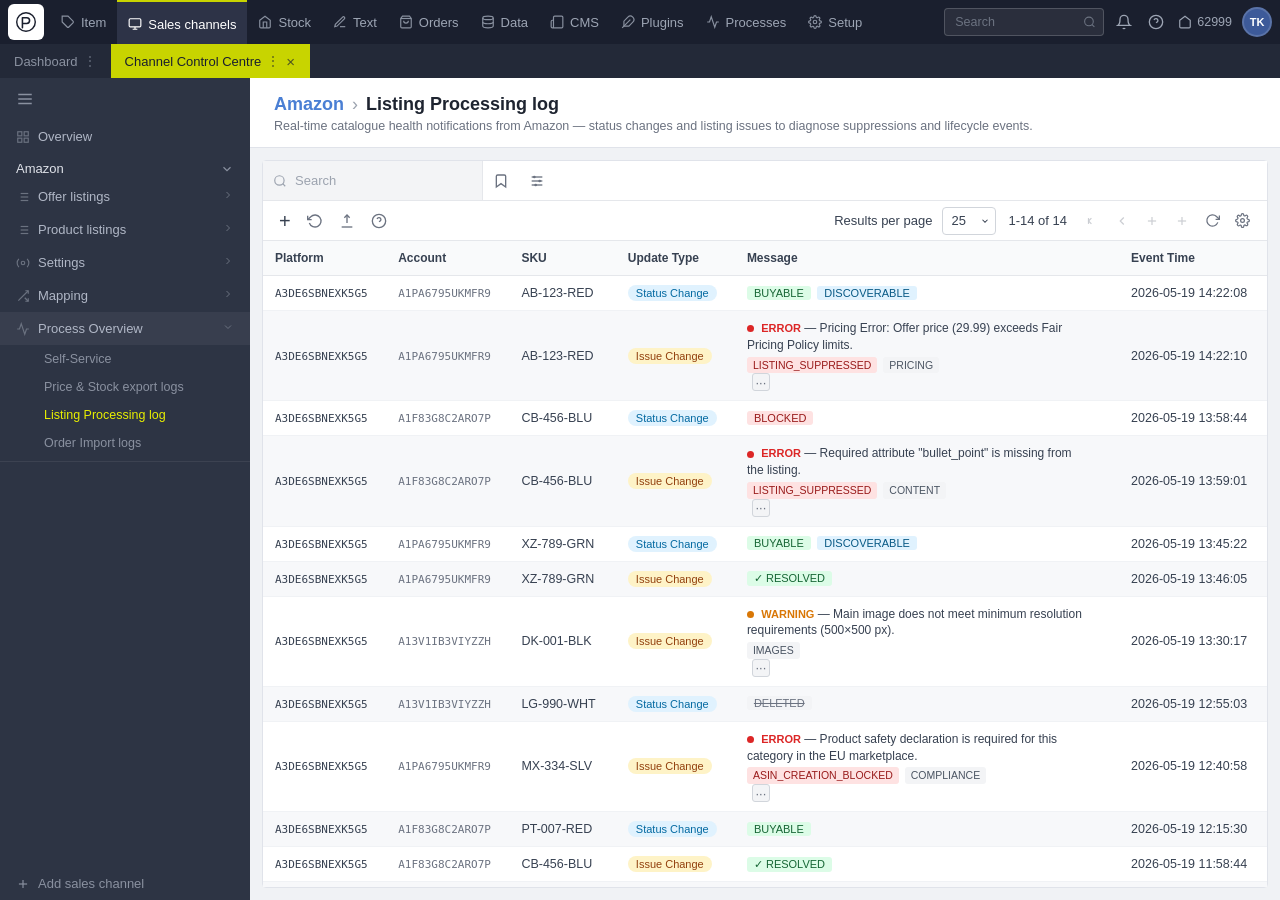
==== commit fb680752: "Add files via upload" ====
--- a/listing-processing-log-v1.html
+++ b/listing-processing-log-v1.html
@@ -647,9 +647,10 @@
       </div>
     </div>
     <div class="sidebar-submenu" id="process-submenu">
+      <div class="sidebar-subitem" onclick="navigate(this)">Self-Service</div>
       <div class="sidebar-subitem" onclick="navigate(this)">Price &amp; Stock export logs</div>
+      <div class="sidebar-subitem active" onclick="navigate(this)">Listing Processing log</div>
       <div class="sidebar-subitem" onclick="navigate(this)">Order Import logs</div>
-      <div class="sidebar-subitem active" onclick="navigate(this)">Listing Processing log</div>
     </div>
 
     <div class="sidebar-divider"></div>
